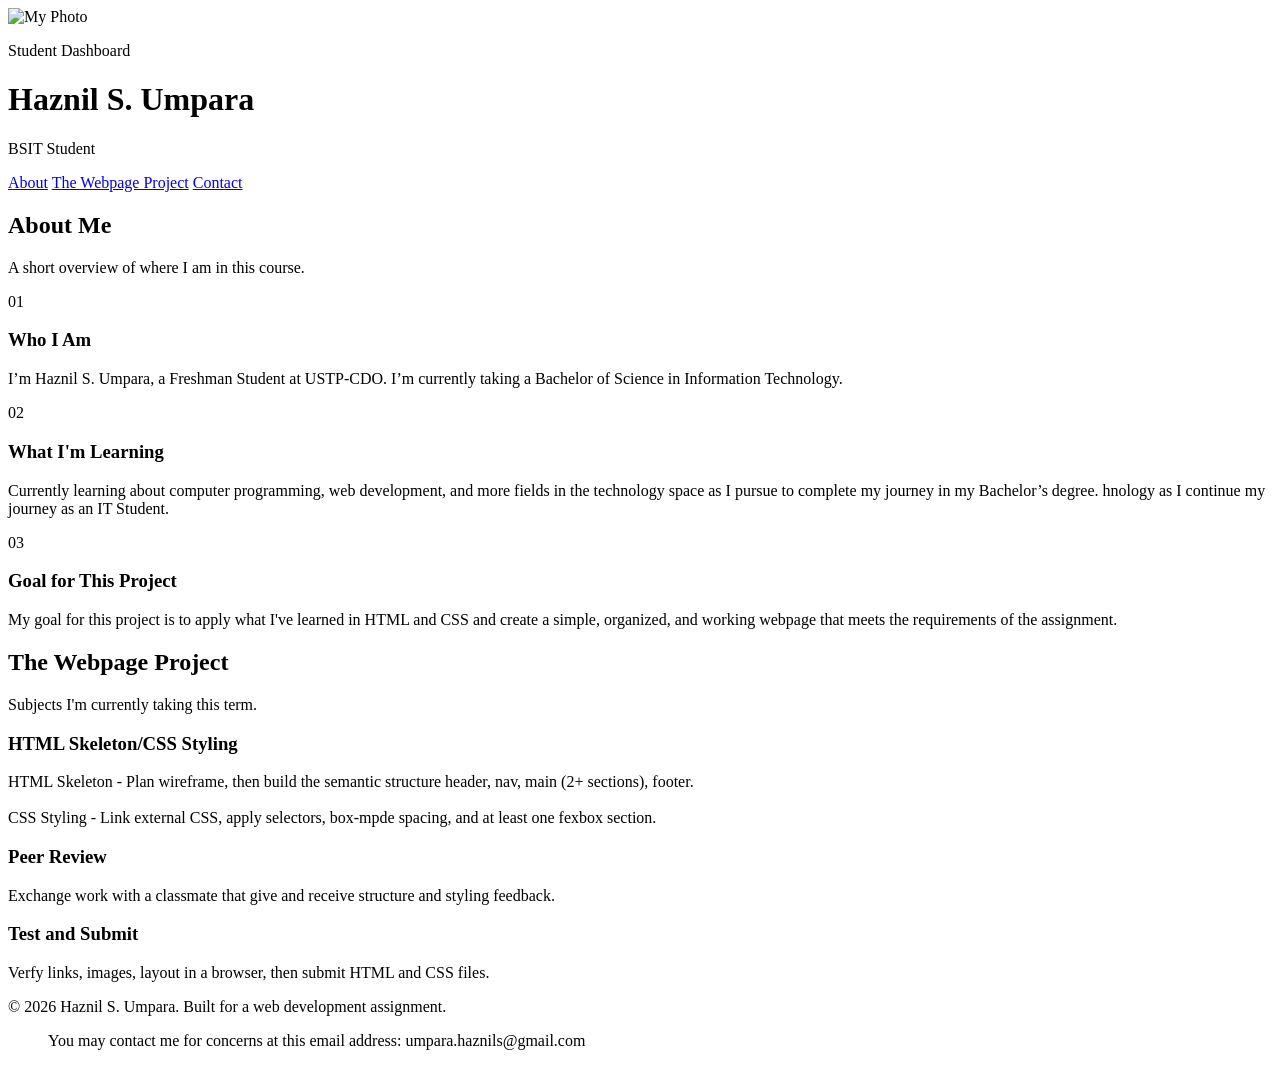
==== index.html @ 3726d6ee "Rename Haznil S. Umpara.html to index.html" ====
<!DOCTYPE html>
<html lang="en">
<head>
  <meta charset="UTF-8" />
  <meta name="viewport" content="width=device-width, initial-scale=1.0" />
  <title>Haznil S. Umpara | Student Dashboard</title>
  <link rel="preconnect" href="https://fonts.googleapis.com">
  <link rel="preconnect" href="https://fonts.gstatic.com" crossorigin>
  <link href="https://fonts.googleapis.com/css2?family=Source+Serif+4:wght@500;600;700&family=Inter:wght@400;500;600&display=swap" rel="stylesheet">
  <link rel="stylesheet" href="style.css" />
</head>
<body>
  <header class="site-header">
    <div class="header-inner">
      <img
        class="avatar"
        src="Photo.jpg"alt="My Photo"/>
      <div class="header-text">
        <p class="eyebrow">Student Dashboard</p>
        <h1>Haznil S. Umpara</h1>
        <p class="role">BSIT Student</p>
      </div>
    </div>

    <nav class="site-nav">
      <a href="#about">About</a>
      <a href="#courses">The Webpage Project</a>
      <a href="#footer-links">Contact</a>
    </nav>
  </header>

  <main>

    <section id="about" class="section about-section">
      <div class="section-head">
        <h2>About Me</h2>
        <p class="section-sub">A short overview of where I am in this course.</p>
      </div>

      <div class="about-flex">
        <div class="about-card">
          <span class="card-index">01</span>
          <h3>Who I Am</h3>
          <p>I’m Haznil S. Umpara, a Freshman Student at USTP-CDO. I’m currently taking a Bachelor of Science in Information Technology.</p>
        </div>
        <div class="about-card">
          <span class="card-index">02</span>
          <h3>What I'm Learning</h3>
          <p>
Currently learning about computer programming, web development, and more fields in the technology space as I pursue to complete my journey in my Bachelor’s degree. hnology as I continue my journey as an IT Student.          </p>
        </div>
        <div class="about-card">
          <span class="card-index">03</span>
          <h3>Goal for This Project</h3>
          <p>
           My goal for this project is to apply what I've learned in HTML and CSS and create a simple, organized, and working webpage that meets the requirements of the assignment.
          </p>
        </div>
      </div>
    </section>

    <section id="courses" class="section courses-section">
      <div class="section-head">
        <h2>The Webpage Project</h2>
        <p class="section-sub">Subjects I'm currently taking this term.</p>
      </div>

      <div class="courses-flex">
        <article class="course-card">
          <h3>HTML Skeleton/CSS Styling</h3>
          <p>HTML Skeleton - Plan wireframe, then build the semantic structure header, nav, main (2+ sections), footer.<br><br> CSS Styling - Link external CSS, apply selectors, box-mpde spacing, and at least one fexbox section.</p>
        </article>
        <article class="course-card">
          <h3>Peer Review</h3>
          <p>Exchange work with a classmate that give and receive structure and styling feedback.</p>
        </article>
        <article class="course-card">
          <h3>Test and Submit</h3>
          <p>Verfy links, images, layout in a browser, then submit HTML and CSS files.</p>
        </article>
      </div>
    </section>

  </main>

  <footer id="footer-links" class="site-footer">
    <div class="footer-inner">
      <p>&copy; 2026 Haznil S. Umpara. Built for a web development assignment. <ol>You may contact me for concerns at this email address: umpara.haznils@gmail.com</ol></p>
      <a href="https://developer.mozilla.org/en-US/docs/Web/HTML" target="_blank" rel="noopener">
      </a>
    </div>
  </footer>

</body>
</html>
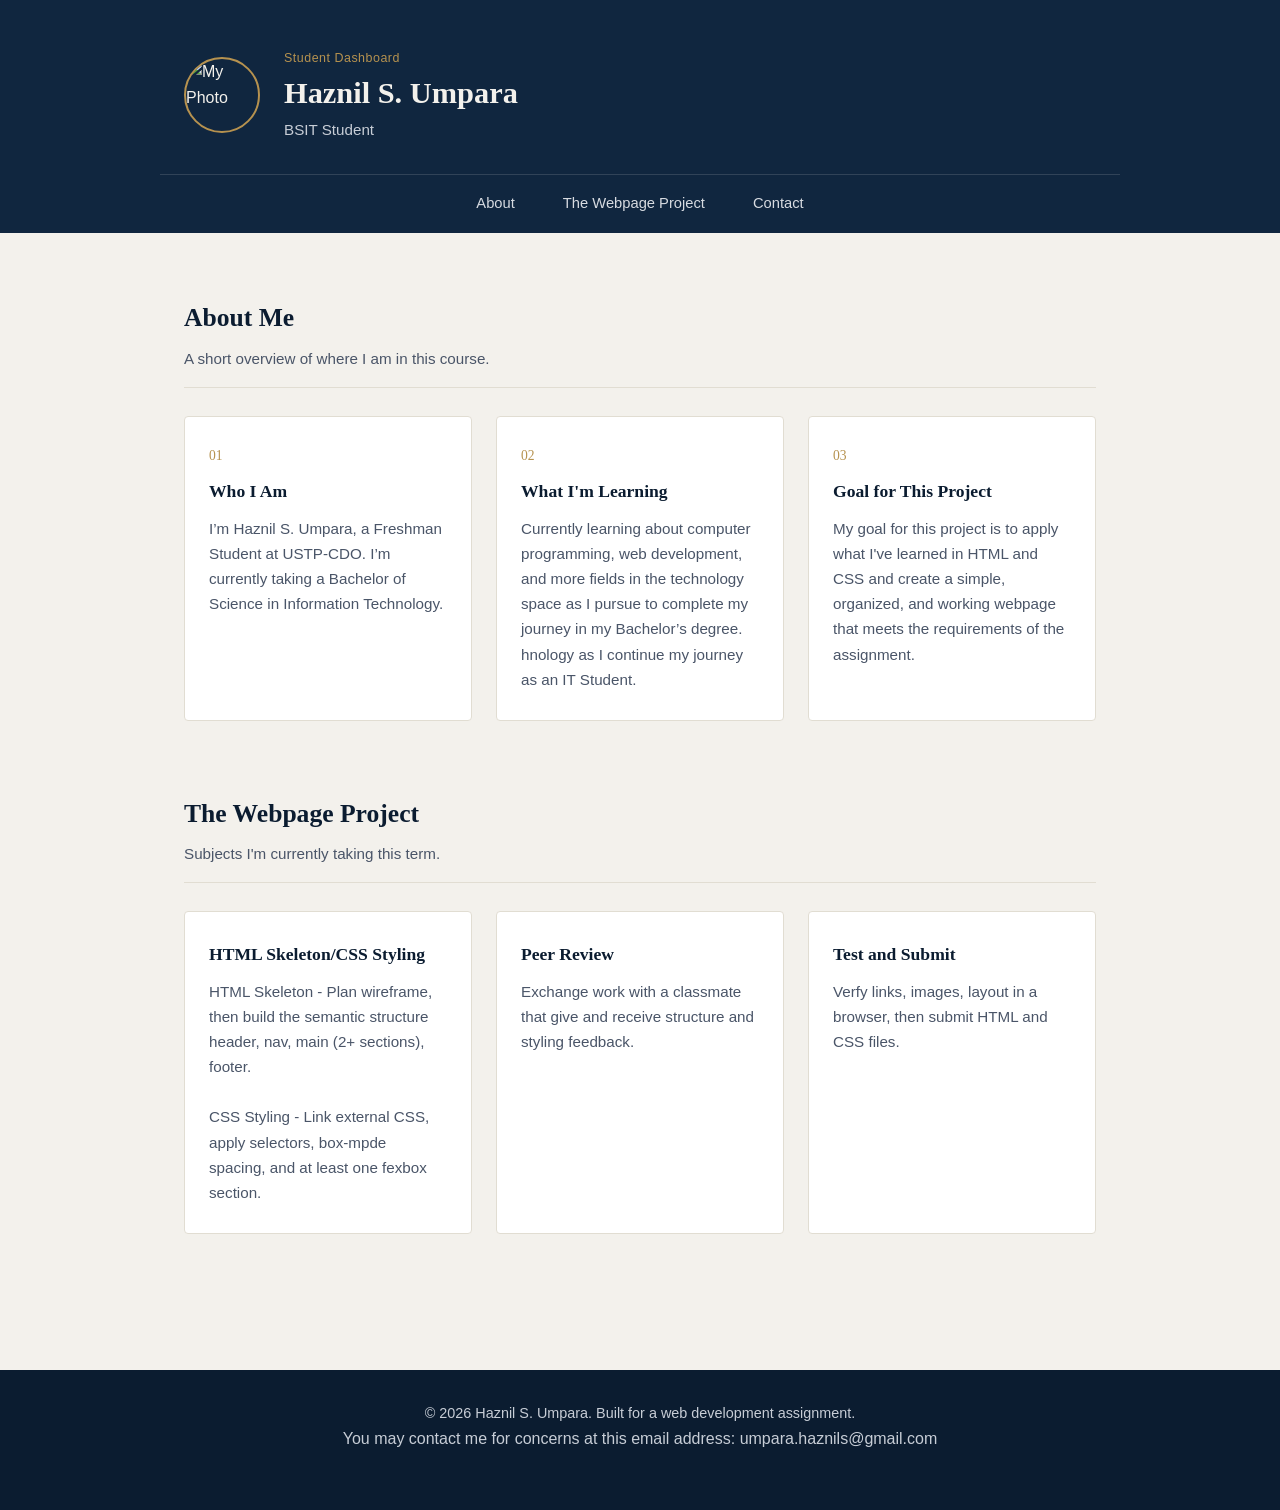
==== commit b9aeda06: "Refactor index.html and correct typos Updated HTML structure and fixed minor typos." ====
--- a/index.html
+++ b/index.html
@@ -7,7 +7,7 @@
   <link rel="preconnect" href="https://fonts.googleapis.com">
   <link rel="preconnect" href="https://fonts.gstatic.com" crossorigin>
   <link href="https://fonts.googleapis.com/css2?family=Source+Serif+4:wght@500;600;700&family=Inter:wght@400;500;600&display=swap" rel="stylesheet">
-  <link rel="stylesheet" href="style.css" />
+  <link rel="stylesheet" href="Haznil S. Umpara.css" />
 </head>
 <body>
   <header class="site-header">
--- a/Haznil S. Umpara.css
+++ b/Haznil S. Umpara.css
@@ -0,0 +1,195 @@
+* {
+  box-sizing: border-box;
+  margin: 0;
+  padding: 0;
+}
+
+:root {
+  --ink: #1b2430;
+  --ink-soft: #4a5568;
+  --paper: #f3f1ec;
+  --navy: #10263f;
+  --navy-deep: #0b1c30;
+  --gold: #b6924f;
+  --card-bg: #ffffff;
+  --border: #e1ddd2;
+}
+
+body {
+  font-family: "Inter", "Segoe UI", Helvetica, Arial, sans-serif;
+  background-color: var(--paper);
+  color: var(--ink);
+  line-height: 1.65;
+    
+}
+
+h1, h2, h3 {
+  font-family: "Source Serif 4", Georgia, serif;
+  color: var(--navy-deep);
+}
+
+
+.site-header {
+  background-color: var(--navy);
+  color: var(--paper);
+}
+
+.header-inner {
+  display: flex;
+  align-items: center;
+  gap: 24px;
+  max-width: 960px;
+  margin: 0 auto;
+  padding: 48px 24px 32px 24px;
+}
+
+.avatar {
+  width: 76px;
+  height: 76px;
+  border-radius: 50%;
+  border: 2px solid var(--gold);
+  flex-shrink: 0;
+}
+
+.eyebrow {
+  font-size: 0.78rem;
+  letter-spacing: 0.04em;
+  color: var(--gold);
+  margin-bottom: 6px;
+}
+
+.header-text h1 {
+  font-size: 1.9rem;
+  color: var(--paper);
+  line-height: 1.2;
+}
+
+.role {
+  margin-top: 6px;
+  font-size: 0.95rem;
+  color: #c7cdd6;
+}
+
+
+.site-nav {
+  display: flex;
+  justify-content: center;
+  gap: 40px;
+  max-width: 960px;
+  margin: 0 auto;
+  border-top: 1px solid rgba(243, 241, 236, 0.14);
+}
+
+.site-nav a {
+  color: #d7dbe1;
+  text-decoration: none;
+  padding: 16px 4px;
+  font-size: 0.92rem;
+  border-bottom: 2px solid transparent;
+}
+
+.site-nav a:hover,
+.site-nav a:focus {
+  color: var(--paper);
+  border-bottom-color: var(--gold);
+}
+
+
+main {
+  max-width: 960px;
+  margin: 0 auto;
+  padding: 64px 24px;
+}
+
+.section {
+  margin-bottom: 72px;
+}
+
+.section-head {
+  margin-bottom: 28px;
+  border-bottom: 1px solid var(--border);
+  padding-bottom: 16px;
+}
+
+.section-head h2 {
+  font-size: 1.6rem;
+}
+
+.section-sub {
+  margin-top: 6px;
+  color: var(--ink-soft);
+  font-size: 0.95rem;
+}
+
+.about-flex,
+.courses-flex {
+  display: flex;
+  flex-wrap: wrap;
+  gap: 24px;
+}
+
+.about-card,
+.course-card {
+  background-color: var(--card-bg);
+  border: 1px solid var(--border);
+  border-radius: 4px;
+  padding: 28px 24px;
+  flex: 1 1 260px;
+}
+
+.card-index {
+  display: block;
+  font-family: "Source Serif 4", Georgia, serif;
+  font-size: 0.85rem;
+  color: var(--gold);
+  margin-bottom: 10px;
+}
+
+.about-card h3,
+.course-card h3 {
+  font-size: 1.1rem;
+  margin-bottom: 10px;
+}
+
+.about-card p,
+.course-card p {
+  color: var(--ink-soft);
+  font-size: 0.95rem;
+}
+
+
+.site-footer {
+  background-color: var(--navy-deep);
+  color: #c7cdd6;
+}
+
+.footer-inner {
+  max-width: 960px;
+  margin: 0 auto;
+  padding: 32px 24px;
+  text-align: center;
+}
+
+.site-footer p {
+  font-size: 0.9rem;
+}
+
+.site-footer a {
+  display: inline-block;
+  margin-top: 10px;
+  color: var(--gold);
+  font-size: 0.9rem;
+}
+
+   
+@media (max-width: 600px) {
+  .header-inner {
+    flex-direction: column;
+    text-align: center;
+  }
+
+  .site-nav {
+    flex-wrap: wrap;
+    gap: 20px;
+  }
+}
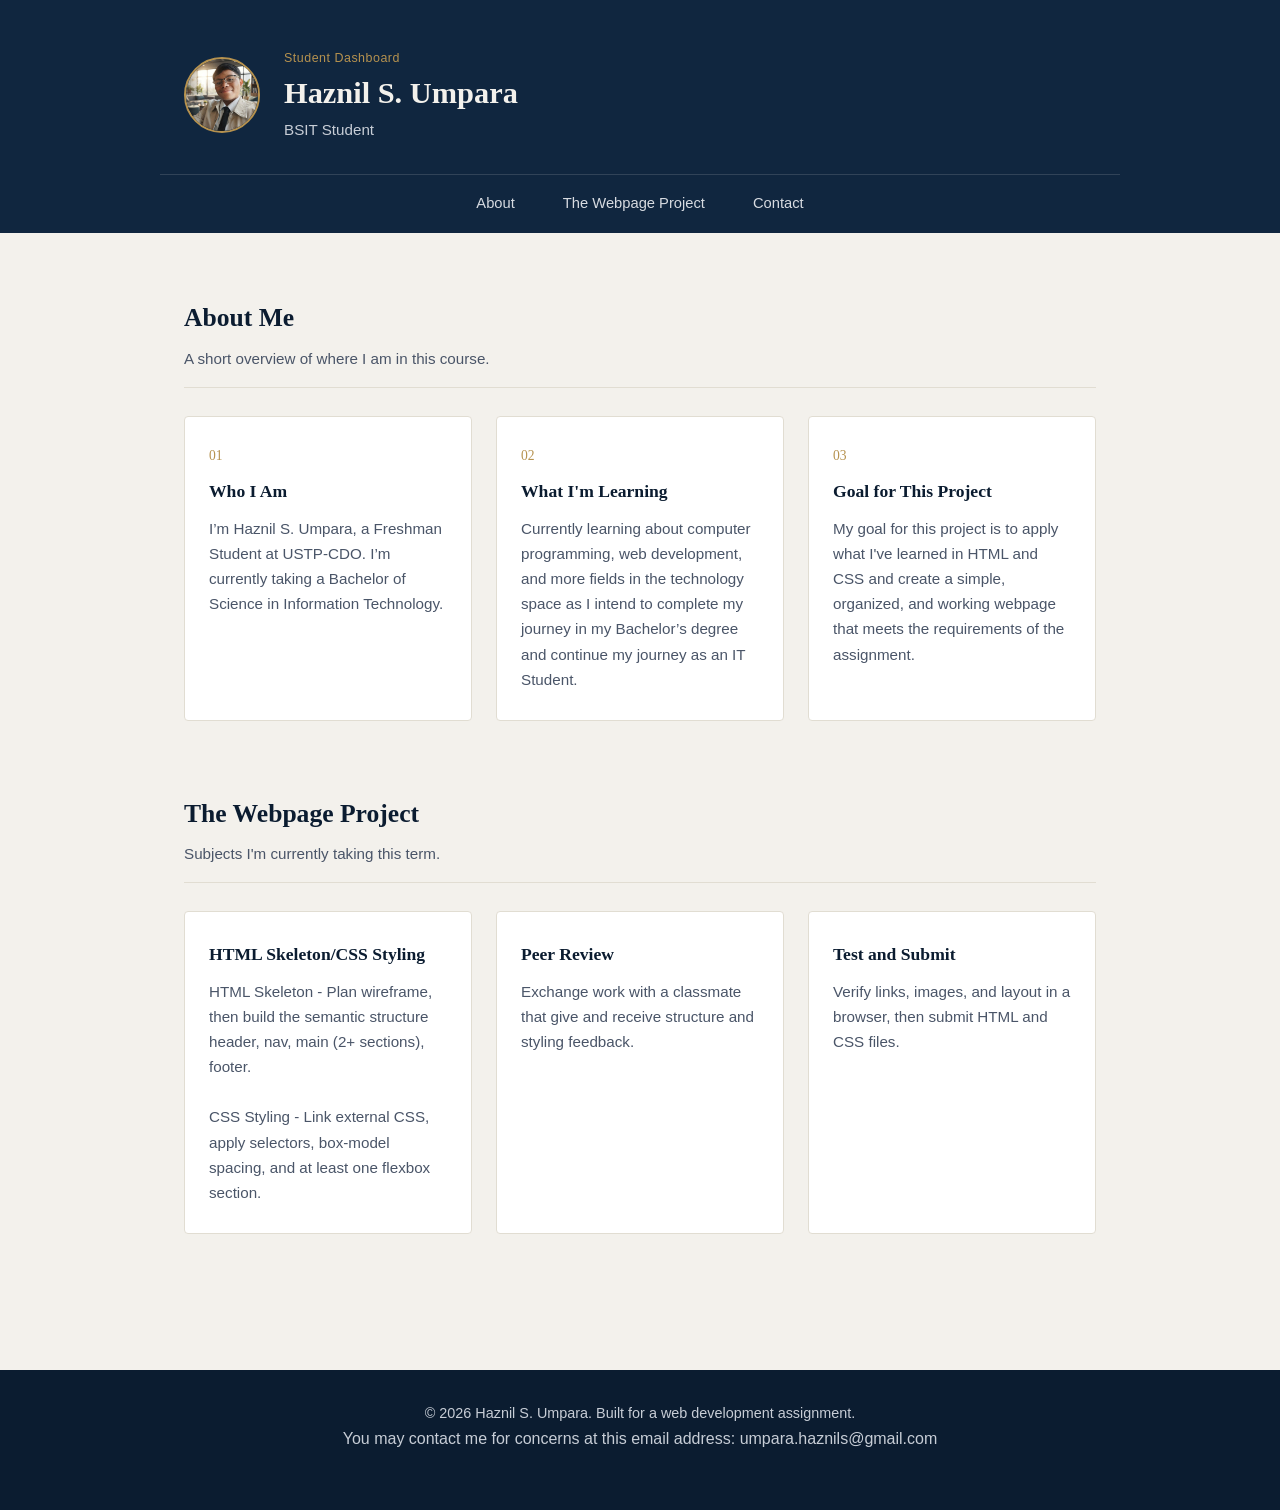
==== commit 3940b5a9: "Update index.html" ====
--- a/index.html
+++ b/index.html
@@ -47,7 +47,7 @@
           <span class="card-index">02</span>
           <h3>What I'm Learning</h3>
           <p>
-Currently learning about computer programming, web development, and more fields in the technology space as I pursue to complete my journey in my Bachelor’s degree. hnology as I continue my journey as an IT Student.          </p>
+Currently learning about computer programming, web development, and more fields in the technology space as I intend to complete my journey in my Bachelor’s degree and continue my journey as an IT Student.          </p>
         </div>
         <div class="about-card">
           <span class="card-index">03</span>
@@ -68,7 +68,7 @@
       <div class="courses-flex">
         <article class="course-card">
           <h3>HTML Skeleton/CSS Styling</h3>
-          <p>HTML Skeleton - Plan wireframe, then build the semantic structure header, nav, main (2+ sections), footer.<br><br> CSS Styling - Link external CSS, apply selectors, box-mpde spacing, and at least one fexbox section.</p>
+          <p>HTML Skeleton - Plan wireframe, then build the semantic structure header, nav, main (2+ sections), footer.<br><br> CSS Styling - Link external CSS, apply selectors, box-model spacing, and at least one flexbox section.</p>
         </article>
         <article class="course-card">
           <h3>Peer Review</h3>
@@ -76,7 +76,7 @@
         </article>
         <article class="course-card">
           <h3>Test and Submit</h3>
-          <p>Verfy links, images, layout in a browser, then submit HTML and CSS files.</p>
+          <p>Verify links, images, and layout in a browser, then submit HTML and CSS files.</p>
         </article>
       </div>
     </section>
